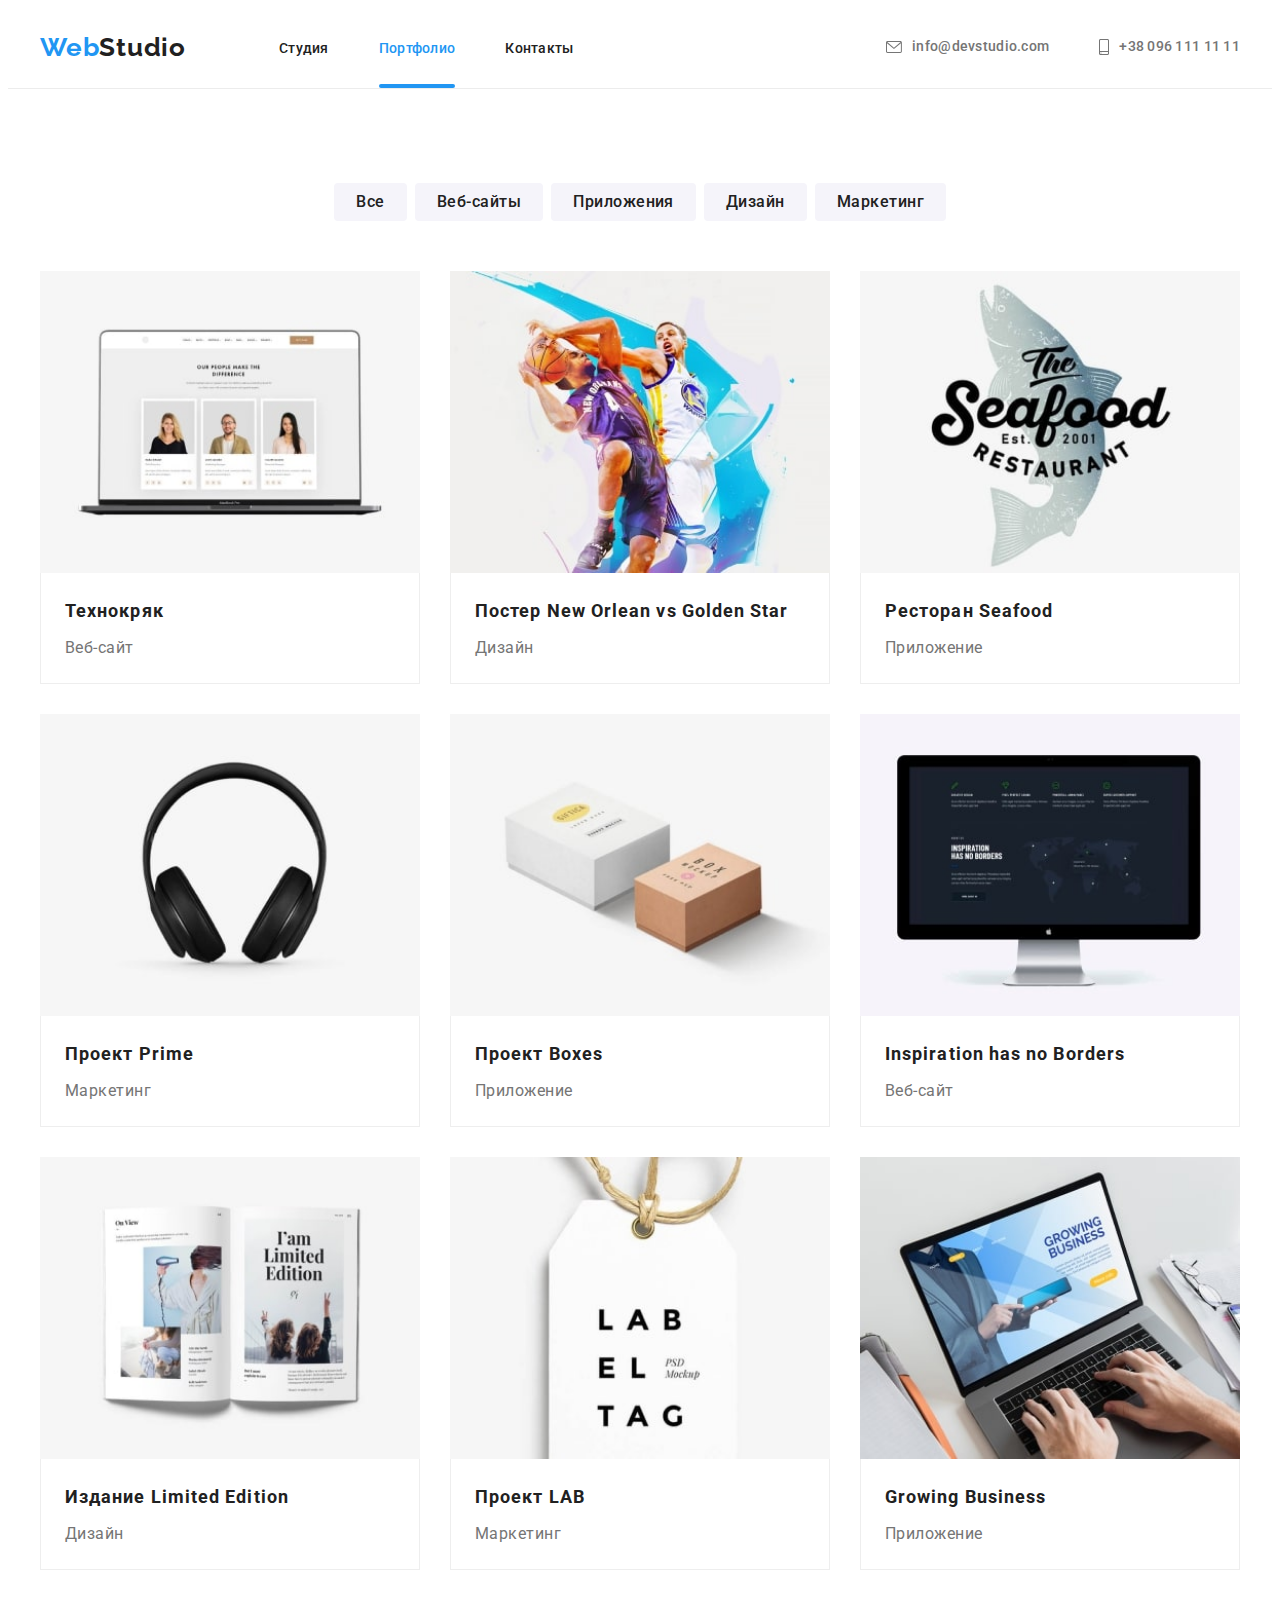
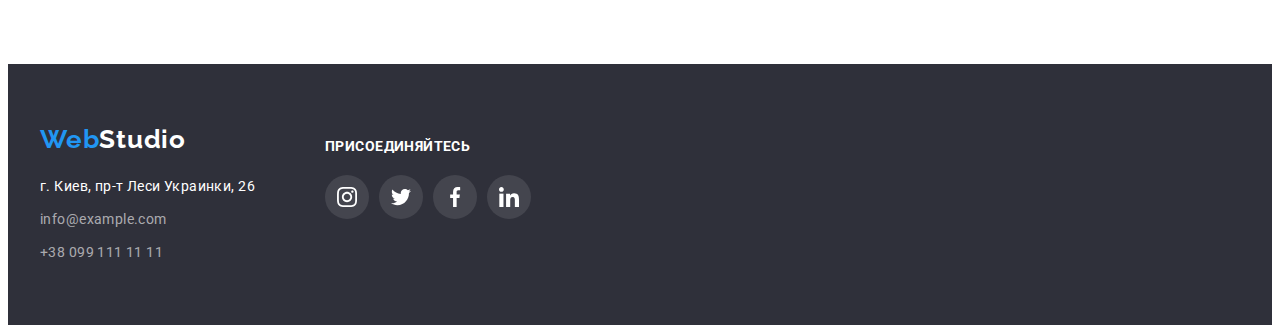
==== porfolio.html @ 816fb8e2 "1" ====
<!DOCTYPE html>
<html lang="ru">
<head>
    <meta charset="UTF-8">
    <meta http-equiv="X-UA-Compatible" content="IE=edge">
    <meta name="viewport" content="width=device-width, initial-scale=1.0">
    <title>Portfolio</title>
    <link rel="preconnect" href="https://fonts.googleapis.com">
    <link rel="preconnect" href="https://fonts.gstatic.com" crossorigin>
    <link href="https://fonts.googleapis.com/css2?family=Raleway:wght@700&family=Roboto:wght@400;500;700;900&display=swap" rel="stylesheet">
    <link rel="stylesheet" href="https://cdnjs.cloudflare.com/ajax/libs/modern-normalize/1.1.0/modern-normalize.min.css" integrity="sha512-wpPYUAdjBVSE4KJnH1VR1HeZfpl1ub8YT/NKx4PuQ5NmX2tKuGu6U/JRp5y+Y8XG2tV+wKQpNHVUX03MfMFn9Q==" crossorigin="anonymous" referrerpolicy="no-referrer" />
    <link rel="stylesheet" href="./css/styles.css">
</head>
<body>
    <header class="header portfolio">
        <div class="container">
            <nav class="header-nav">
                <a href="./index.html" lang="en" class="header-logo link"><span class="logo-blue">Web</span>Studio</a>
                <ul class="header-list list">
                    <li class="header-item">
                        <a href="./index.html" class="header-link link">Студия</a>
                    </li>
                    <li class="header-item">
                        <a href="./porfolio.html" class="header-link carrent link">Портфолио</a>
                    </li>
                    <li class="header-item">
                        <a href="" class="header-link link">Контакты</a>
                    </li>
                </ul>
            </nav>
            <ul class="header-contac list">
                <li class="header-item">
                    <a href="mailto:info@devstudio.com" class="header-contact-link mail link">
                        <svg class="contact-icon" width="16" height="12">
                            <use href="./img/sprite.svg#icon-mail"></use>
                        </svg>info@devstudio.com
                    </a>
                </li>
                <li class="header-item">
                    <a href="tel:+380961111111" class="header-contact-link tel link">
                        <svg class="contact-icon" width="10" height="16">
                            <use href="./img/sprite.svg#icon-tel"></use>
                        </svg>+38 096 111 11 11
                    </a>
                </li>
            </ul>
        </div>
    </header>
    <main>
        <section class="hero-porfolio">
            <h1 class="visually-hidden">Портфоліо</h1>
            <div class="container">
                <ul class="hero-list-porfolio list">
                    <li class="hero-item-porfolio">
                        <button type="button" class="hero-btn-porfolio button">Все</button>
                    </li>
                    <li class="hero-item-porfolio">
                        <button type="button" class="hero-btn-porfolio button">Веб-сайты</button>
                    </li>
                    <li class="hero-item-porfolio">
                        <button type="button" class="hero-btn-porfolio button">Приложения</button>
                    </li>
                    <li class="hero-item-porfolio">
                        <button type="button" class="hero-btn-porfolio button">Дизайн</button>
                    </li>
                    <li class="hero-item-porfolio">
                        <button type="button" class="hero-btn-porfolio button">Маркетинг</button>
                    </li>
                </ul>
                <ul class="component-list-porfolio list">
                    <li class="component-item-porfolio">
                        <a href="" class="component-item-link link">
                            <div class="component-item-wrap">
                                <img src="./img/portfolio1.jpg" alt="logo1" width="100%" height="294">
                                <p class="compoennt-wrap-text">
                                    Ресурс предлагает комплексные предложения с разным уровнем функционала и сервисов.
                                    Все это позволит посетителю получить исчерпывающие сведения о компании или частном лице.
                                </p>
                            </div>
                            <div class="component-part">
                                <h2 class="component-subtitle-porfolio">Технокряк</h2>
                                <p class="component-text-porfolio">Веб-сайт</p>
                            </div>
                        </a>
                    </li>
                    <li class="component-item-porfolio">
                        <a href="" class="component-item-link link">
                            <div class="component-item-wrap">
                                <img src="./img/portfolio2.jpg" alt="logo2" width="100%" height="294">
                                <p class="compoennt-wrap-text">
                                    Ресурс предлагает комплексные предложения с разным уровнем функционала и сервисов.
                                    Все это позволит посетителю получить исчерпывающие сведения о компании или частном лице.
                                </p>
                            </div>
                            <div class="component-part">
                                <h2 lang="en" class="component-subtitle-porfolio">Постер New Orlean vs Golden Star</h2>
                                <p class="component-text-porfolio">Дизайн</p>
                            </div>
                        </a>
                    </li>
                    <li class="component-item-porfolio">
                        <a href="" class="component-item-link link">
                            <div class="component-item-wrap">
                                <img src="./img/portfolio3.jpg" alt="logo3" width="100%" height="294">
                                <p class="compoennt-wrap-text">
                                    Ресурс предлагает комплексные предложения с разным уровнем функционала и сервисов.
                                    Все это позволит посетителю получить исчерпывающие сведения о компании или частном лице.
                                </p>
                            </div>
                            <div class="component-part">
                                <h2 lang="en" class="component-subtitle-porfolio">Ресторан Seafood</h2>
                                <p class="component-text-porfolio">Приложение</p>
                            </div>
                        </a>
                    </li>
                    <li class="component-item-porfolio">
                        <a href="" class="component-item-link link">
                            <div class="component-item-wrap">
                                <img src="./img/portfolio4.jpg" alt="logo4" width="100%" height="294">
                                <p class="compoennt-wrap-text">
                                    Ресурс предлагает комплексные предложения с разным уровнем функционала и сервисов.
                                    Все это позволит посетителю получить исчерпывающие сведения о компании или частном лице.
                                </p>
                            </div>
                            <div class="component-part">
                                <h2 lang="en" class="component-subtitle-porfolio">Проект Prime</h2>
                                <p class="component-text-porfolio">Маркетинг</p>
                            </div>
                        </a>
                    </li>
                    <li class="component-item-porfolio">
                        <a href="" class="component-item-link link">
                            <div class="component-item-wrap">
                                <img src="./img/portfolio5.jpg" alt="logo5" width="100%" height="294">
                                <p class="compoennt-wrap-text">
                                    Ресурс предлагает комплексные предложения с разным уровнем функционала и сервисов.
                                    Все это позволит посетителю получить исчерпывающие сведения о компании или частном лице.
                                </p>
                            </div>
                            <div class="component-part">
                                <h2 lang="en" class="component-subtitle-porfolio">Проект Boxes</h2>
                                <p class="component-text-porfolio">Приложение</p>
                            </div>
                        </a>
                    </li>
                    <li class="component-item-porfolio">
                        <a href="" class="component-item-link link">
                            <div class="component-item-wrap">
                                <img src="./img/portfolio6.jpg" alt="logo6" width="100%" height="294">
                                <p class="compoennt-wrap-text">
                                    Ресурс предлагает комплексные предложения с разным уровнем функционала и сервисов.
                                    Все это позволит посетителю получить исчерпывающие сведения о компании или частном лице.
                                </p>
                            </div>
                            <div class="component-part">
                                <h2 lang="en" class="component-subtitle-porfolio">Inspiration has no Borders</h2>
                                <p class="component-text-porfolio">Веб-сайт</p>
                            </div>
                        </a>
                    </li>
                    <li class="component-item-porfolio">
                        <a href="" class="component-item-link link">
                            <div class="component-item-wrap">
                                <img src="./img/portfolio7.jpg" alt="logo7" width="100%" height="294">
                                <p class="compoennt-wrap-text">
                                    Ресурс предлагает комплексные предложения с разным уровнем функционала и сервисов.
                                    Все это позволит посетителю получить исчерпывающие сведения о компании или частном лице.
                                </p>
                            </div>
                            <div class="component-part">
                                <h2 lang="en" class="component-subtitle-porfolio">Издание Limited Edition</h2>
                                <p class="component-text-porfolio">Дизайн</p>
                            </div>
                        </a>
                    </li>
                    <li class="component-item-porfolio">
                        <a href="" class="component-item-link link">
                            <div class="component-item-wrap">
                                <img src="./img/portfolio8.jpg" alt="logo8" width="100%" height="294">
                                <p class="compoennt-wrap-text">
                                    Ресурс предлагает комплексные предложения с разным уровнем функционала и сервисов.
                                    Все это позволит посетителю получить исчерпывающие сведения о компании или частном лице.
                                </p>
                            </div>
                            <div class="component-part">
                                <h2 lang="en" class="component-subtitle-porfolio">Проект LAB</h2>
                                <p class="component-text-porfolio">Маркетинг</p>
                            </div>
                        </a>
                    </li>
                    <li class="component-item-porfolio">
                        <a href="" class="component-item-link link">
                            <div class="component-item-wrap">
                                <img src="./img/portfolio9.jpg" alt="logo9" width="100%" height="294">
                                <p class="compoennt-wrap-text">
                                    Ресурс предлагает комплексные предложения с разным уровнем функционала и сервисов.
                                    Все это позволит посетителю получить исчерпывающие сведения о компании или частном лице.
                                </p>
                            </div>
                            <div class="component-part">
                                <h2 lang="en" class="component-subtitle-porfolio">Growing Business</h2>
                                <p class="component-text-porfolio">Приложение</p>
                            </div>
                        </a>
                    </li>
                </ul>
            </div>
        </section>
    </main>
    <footer class="footer">
        <div class="container all">
            <div class="footer-about">
            <a href="./index.html" lang="en" class="footer-logo link"><span class="logo-blue">Web</span>Studio</a>
            <address class="footer-contact">
                <ul class="footer-list list">
                    <li class="footer-item"><a href="https://goo.gl/maps/yEvGbfJX8SfxPYc27" target="_blank" rel="noopener noindex nofollow" class="footer-address link">г. Киев, пр-т Леси Украинки, 26</a></li>
                    <li class="footer-item"><a href="mailto:info@example.com" class="footer-link link">info@example.com</a></li>
                    <li class="footer-item"><a href="tel:+380991111111" class="footer-link link">+38 099 111 11 11</a></li>
                </ul>
            </address>
            </div>
            <div class="footer-join">
                <h2 class="footer-join-title">Присоединяйтесь</h2>
                <ul class="footer-join-list list">
                    <li class="footer-join-item">
                        <a href="" class="footer-join-link link">
                            <svg class="footer-join-icon" width="20" height="20">
                                <use href="./img/sprite.svg#icon-instagram"></use>
                            </svg>
                        </a>
                    </li>
                    <li class="footer-join-item">
                        <a href="" class="footer-join-link link">
                            <svg class="footer-join-icon" width="20" height="20">
                                <use href="./img/sprite.svg#icon-twitter"></use>
                            </svg>
                        </a>
                    </li>
                    <li class="footer-join-item">
                        <a href="" class="footer-join-link link">
                            <svg class="footer-join-icon" width="20" height="20">
                                <use href="./img/sprite.svg#icon-facebook"></use>
                            </svg>
                        </a>
                    </li>
                    <li class="footer-join-item">
                        <a href="" class="footer-join-link link">
                            <svg class="footer-join-icon" width="20" height="20">
                                <use href="./img/sprite.svg#icon-linkedin"></use>
                            </svg>
                        </a>
                    </li>
                </ul>
            </div>
        </div>
    </footer>
</body>
</html>
---- css/styles.css ----
:root{
    --main-title-color: #ffffff;
    --second-title-color: #212121;
    --accent-color: #2196F3;
    --main-text-color: #757575;
    --default-btn-color: #F5F4FA;
    --main-background-color: #2F303A;
    --second-background-color: #F5F4FA;
    --third-background-color: #ffffff;
    --main-svg-color: #AFB1B8;
    --second-svg-color: #ffffff;
    --timing--function: cubic-bezier(0.4, 0, 0.2, 1);
}

p, h1, h2, h3, h4, h5, h6{
    margin: 0;
}

img {
    display: block;
    width: 100%;
    height: auto;
}

button{
    border: 0;
}

.container{
    width: 1200px;
    padding-left: 15px;
    padding-right: 15px;
    margin: 0 auto;
    /* border: 1px solid tomato; */
}

body{
    font-family: 'Roboto', sans-serif;
    background-color: var(--main-title-color);
}

.link{
    text-decoration: none;
    font-style: normal;
}

.list{
    list-style: none;
    margin: 0;
    padding-left: 0;
}

.logo-blue{
    font-family: 'Raleway', sans-serif;
    font-weight: 700;
    font-size: 26px;
    line-height: 1.19;
    letter-spacing: 0.03em;
    color: var(--accent-color);
}

.header-link.carrent{
    font-weight: 500;
    font-size: 14px;
    line-height: 1.14;
    letter-spacing: 0.02em;
    color: var(--accent-color);
}

.visually-hidden{
    position: absolute;
    white-space: nowrap;
    width: 1px;
    height: 1px;
    overflow: hidden;
    border: 0;
    padding: 0;
    clip: rect(0 0 0 0);
    clip-path: inset(50%);
    margin: -1px;
}

/* --------------------------------------------------HEADER-------------------------------------- */

.header{
    padding-top: 24px;
    padding-bottom: 25px;
}

.header .container{
    display: flex;
    align-items: center;
}

.header-nav{
    display: flex;
    align-items: center;
}

.header-logo{
    font-family: 'Raleway', sans-serif;
    font-weight: 700;
    font-size: 26px;
    line-height: 1.19;
    letter-spacing: 0.03em;
    color: var(--second-title-color);
}

.header-list{
    display: flex;
    margin-left: 93px;
    align-items: center;
}

.header-list .header-item + .header-item{
    margin-left: 50px;
}

.header-link{
    position: relative;
    padding-top: 32px;
    padding-bottom: 32px;

    transition: color 250ms var(--timing--function);

    font-weight: 500;
    font-size: 14px;
    line-height: 1.14;
    letter-spacing: 0.02em;
    color: var(--second-title-color);
}

.header-link:hover,
.header-link:focus{
    color: var(--accent-color);
    cursor: pointer;
}

.header-link.carrent::after{
    content: '';
    display: block;
    width: 100%;
    height: 4px;
    position: absolute;
    bottom: 0;
    left: 0;

    background: var(--accent-color);
    border-radius: 2px;
}

.header-contac{
    display: flex;
    margin-left: auto;
}

.header-contac .header-item + .header-item{
    margin-left: 50px;
}

.header-contact-link{
    transition: 
        color 250ms var(--timing--function), 
        fill 250ms var(--timing--function);

    font-weight: 500;
    font-size: 14px;
    line-height: 1.14;
    letter-spacing: 0.02em;
    color: var(--main-text-color);
    fill: var(--main-text-color);

}

.header-contact-link:hover,
.header-contact-link:focus{
    color: var(--accent-color);
    cursor: pointer;
    fill: var(--accent-color);
}

.contact-icon{
    margin-right: 10px;
}

.header-contact-link{
    display: flex;
    align-items: center;
}


/* ---------------------------------------------------------------------------------------------- */
/* --------------------------------------------------INDEX.HTML-------------------------------------- */
/* ---------------------------------------------------------------------------------------------- */

/* --------------------------------------------------HERO-------------------------------------- */

.hero{
    max-width: 1600px;
    max-height: 600px;
    margin: 0 auto;
    text-align: center;
    padding-top: 200px;
    padding-bottom: 200px;
    background-color: var(--main-background-color);
    background-image: 
    linear-gradient(
        rgba(47, 48, 58, 0.4), 
        rgba(47, 48, 58, 0.4)),
    url(../img/bgi.jpg);
    background-repeat: no-repeat;
    background-position: center;
    background-size: cover;
}


.hero-title{
    margin-bottom: 30px;

    font-weight: 900;
    font-size: 44px;
    line-height: 1.36;
    letter-spacing: 0.06em;
    text-transform: uppercase;
    color: var(--main-title-color);
}

.hero-btn{
    min-width: 200px;
    height: 50px;
    padding: 10px 32px;
    background: var(--accent-color);
    box-shadow: 0px 4px 4px rgba(0, 0, 0, 0.15);
    border-radius: 4px;
    
    font-family: inherit;
    font-weight: 700;
    font-size: 16px;
    line-height: 1.88;
    align-items: center;
    text-align: center;
    letter-spacing: 0.06em;
    color: var(--main-title-color);
}


.hero-btn:hover,
.hero-btn:focus{
    cursor: pointer;
}

/* --------------------------------------------------BENEFITS-------------------------------------- */

.benefits{
    padding-top: 94px;
    padding-bottom: 94px;
}

.benefits-list{
    display: flex;
}

.benefits-item + .benefits-item{
    margin-left: 30px;
}

.benefits-item::before{
    content: '';
    display: block;
    height: 120px;
    margin-bottom: 30px;
    background-color: var(--second-background-color);
    background-repeat: no-repeat;
    background-position: center;
}

.benefits-item:nth-child(1)::before{
    background-image: url(../img/antenna.svg);
}

.benefits-item:nth-child(2)::before{
    background-image: url(../img/clock.svg);
}

.benefits-item:nth-child(3)::before{
    background-image: url(../img/diagram.svg);
}

.benefits-item:nth-child(4)::before{
    background-image: url(../img/astronaut.svg);
}

.benefits-subtitle{
    min-width: 270px;

    margin-bottom: 10px;

    font-weight: 700;
    font-size: 14px;
    line-height: 1.14;
    letter-spacing: 0.03em;
    text-transform: uppercase;
    color: var(--second-title-color);
}

.benefits-text{
    min-width: 270px;

    font-weight: 400;
    font-size: 14px;
    line-height: 1.71;
    letter-spacing: 0.03em;
    color: var(--main-text-color);
}

/* --------------------------------------------------DOING-------------------------------------- */

.doing{
    padding-bottom: 94px;
}

.doing-title{
    margin-bottom: 50px;

    font-weight: 700;
    font-size: 36px;
    line-height: 1.17;
    text-align: center;
    letter-spacing: 0.03em;
    color: var(--second-title-color);
}

.doing-list{
    display: flex;

}

.doing-item{
    position: relative;
}

.doing-list .doing-item + .doing-item{
    margin-left: 30px;
}

.doing-subtitle{
    position: absolute;
    bottom: 0;
    left: 0;
    
    display: block;
    width: 100%;
    padding-top: 27px;
    padding-bottom: 27px;
    background-color: rgba(47, 48, 58, 0.8);

    font-weight: 700;
    font-size: 14px;
    line-height: 1.14;
    text-align: center;
    letter-spacing: 0.03em;
    text-transform: uppercase;
    color: var(--main-title-color);
    }

/* --------------------------------------------------TEAM-------------------------------------- */

.team{
    padding-top: 94px;
    padding-bottom: 94px;
    background-color: var(--second-background-color);
}

.team-list{
    display: flex;
}

.team-list .team-item + .team-item{
    margin-left: 30px;
}

.team-item > .member{
    padding-top: 30px;
    padding-bottom: 30px;

    background-color: var(--third-background-color);
    box-shadow: 0px 1px 3px rgba(0, 0, 0, 0.12), 0px 1px 1px rgba(0, 0, 0, 0.14), 0px 2px 1px rgba(0, 0, 0, 0.2);
    border-radius: 0px 0px 4px 4px;    
}

.team-title{
    margin-bottom: 50px;

    font-weight: 700;
    font-size: 36px;
    line-height: 1.17;
    text-align: center;
    letter-spacing: 0.03em;
    color: var(--second-title-color);
}

.team-subtitle{
    margin-bottom: 10px;

    font-weight: 500;
    font-size: 16px;
    line-height: 1.19;
    text-align: center;
    letter-spacing: 0.03em;
    color: var(--second-title-color);
}

.team-text{
    margin-bottom: 16px;

    font-weight: 400;
    font-size: 16px;
    line-height: 1.19;
    text-align: center;
    letter-spacing: 0.03em;
    color: var(--main-text-color);
}

.team-soc-list{
    display: flex;
    justify-content: center;
}

.team-soc-link{
    display: flex;
    width: 44px;
    height: 44px;

    transition: 
        color 250ms var(--timing--function),
        background-color 250ms var(--timing--function);

    background-color: var(--third-background-color);
    border-radius: 50%;
    justify-content: center;
    align-items: center;
    color: var(--main-svg-color)
}

.team-soc-icon{
    fill: currentColor;
}

.team-soc-link:hover,
.team-soc-link:focus{
    background-color: var(--accent-color);
    color: var(--second-svg-color);
}

.team-soc-item + .team-soc-item{
    margin-left: 10px;
}

/* --------------------------------------------------CUSTOMERS-------------------------------------- */

.customers{
    padding-top: 94px;
    padding-bottom: 94px;
}

.customers-title{
    margin-bottom: 50px;

    font-weight: 700;
    font-size: 36px;
    line-height: 1.17;
    text-align: center;
    letter-spacing: 0.03em;
    color: var(--second-title-color);
}

.customers-list{
    display: flex;
    justify-content: center;
}


.customers-link{
    display: flex;
    width: 170px;
    height: 92px;

    transition: 
        color 250ms var(--timing--function),
        border 250ms var(--timing--function);

    background-color: var(--third-background-color);
    justify-content: center;
    align-items: center;
    border: 1px solid var(--main-svg-color);
    border-radius: 4px;
    color: var(--main-svg-color);
}

.customers-icon{
    fill: currentColor;
}

.customers-link:hover,
.customers-link:focus{
    border: 1px solid var(--accent-color);
    color: var(--accent-color);
}

.customers-item + .customers-item{
    margin-left: 30px;
}

/* ---------------------------------------------------------------------------------------------- */
/* --------------------------------------------------PORTFOLIO.HTML-------------------------------------- */
/* ---------------------------------------------------------------------------------------------- */

.header.portfolio{
    border-bottom: 1px solid #ECECEC;
}

/* --------------------------------------------------MAIN-PORTFOLIO-------------------------------------- */

.hero-porfolio{
    padding-top: 94px;
    padding-bottom: 94px;
}

.hero-list-porfolio{
    display: flex;
    justify-content: center;
    
    margin-bottom: 50px;
}

.hero-list-porfolio .hero-item-porfolio + .hero-item-porfolio{
    margin-left: 8px;
}

.hero-btn-porfolio{
    min-width: 73px;

    padding: 6px 22px;
    background: var(--second-background-color);

    transition: 
        color 250ms var(--timing--function),
        background-color 250ms var(--timing--function),
        box-shadow 250ms var(--timing--function);

    border-radius: 4px;
    font-family: inherit;
    font-style: normal;
    font-weight: 500;
    font-size: 16px;
    line-height: 1.63;
    text-align: center;
    letter-spacing: 0.03em;
    color: var(--second-title-color);
}

.hero-btn-porfolio:hover,
.hero-btn-porfolio:focus{
    background: var(--accent-color);
    color: var(--main-title-color);
    cursor: pointer;
    box-shadow: 
    0px 3px 1px rgba(0, 0, 0, 0.1), 
    0px 1px 2px rgba(0, 0, 0, 0.08), 
    0px 2px 2px rgba(0, 0, 0, 0.12);
}

.component-list-porfolio{
    display: flex;
    flex-wrap: wrap;
}

.component-item-porfolio{
    width: calc((100% - 60px) / 3);
    margin-right: 30px;
    margin-bottom: 30px;

    background: var(--main-title-color);
}

.component-item-porfolio:nth-child(3n){
    margin-right: 0;
}

.component-item-porfolio:nth-last-child(-n+3){
    margin-bottom: 0;
}

.component-item-link{
    display: block;

    transition: box-shadow 250ms var(--timing--function);
}

.component-item-link:hover,
.component-item-link:focus{
    box-shadow: 
    0px 1px 1px rgba(0, 0, 0, 0.12), 
    0px 4px 4px rgba(0, 0, 0, 0.06), 
    1px 4px 6px rgba(0, 0, 0, 0.16);
}

.component-item-wrap{
    position: relative;
    overflow: hidden;
}

.compoennt-wrap-text{
    position: absolute;
    top: 0;
    left: 0;

    width: 100%;
    height: 100%;
    padding: 63px 24px;
    transform: translateY(101%);
    transition: transform 300ms var(--timing--function);


    background-color: rgba(33, 150, 243, 0.9);
    font-weight: 400;
    font-size: 18px;
    line-height: 1.56;
    letter-spacing: 0.03em;
    color: var(--main-title-color);
}

.component-item-link:hover .compoennt-wrap-text{
    transform: translateY(0%);
}

.component-part{
    border: 1px solid #EEEEEE;
    border-top: 0;

    padding: 20px 24px;
}

.component-subtitle-porfolio{
    min-width: 300px;

    margin-bottom: 4px;

    font-weight: 700;
    font-size: 18px;
    line-height: 2;
    letter-spacing: 0.06em;
    color: var(--second-title-color);
}

.component-text-porfolio{
    min-width: 300px;

    font-weight: 400;
    font-size: 16px;
    line-height: 1.88;
    letter-spacing: 0.03em;
    color: var(--main-text-color);
}

/* --------------------------------------------------FOOTER-------------------------------------- */

.footer{
    padding-top: 60px;
    padding-bottom: 60px;

    background: var(--main-background-color);
}   

.container.all{
    display: flex;
}

.footer-about{
    margin-right: 70px;
}

.footer-logo{
    display: block;

    margin-bottom: 20px;

    font-family: 'Raleway', sans-serif;
    font-weight: 700;
    font-size: 26px;
    line-height: 1.19;
    letter-spacing: 0.03em;
    color: var(--main-title-color);
}

.footer-item{
    margin-bottom: 9px;
}

.footer-item:last-child{
    margin-bottom: 0;
}

.footer-address{
    display: block;

    font-weight: 400;
    font-size: 14px;
    line-height: 1.71;
    letter-spacing: 0.03em;
    color: var(--main-title-color);
}

.footer-link{
    display: block;

    transition: color 250ms var(--timing--function);

    font-weight: 400;
    font-size: 14px;
    line-height: 1.71;
    letter-spacing: 0.03em;
    color: rgba(255, 255, 255, 0.6);
}

.footer-link:hover,
.footer-link:focus{
    color: var(--accent-color);
    cursor: pointer;
}

.footer-join{
    width: 206px;
    height: 80px;
    margin-top: 15px;
}

.footer-join-title{
    margin-bottom: 20px;

    font-weight: 700;
    font-size: 14px;
    line-height: 1.14;
    letter-spacing: 0.03em;
    text-transform: uppercase;
    color: var(--main-title-color);
}

.footer-join-list{
    display: flex;
}

.footer-join-link{
    display: flex;
    width: 44px;
    height: 44px;

    transition: background-color 250ms var(--timing--function);

    background-color: rgba(255, 255, 255, 10%);
    border-radius: 50%;
    justify-content: center;
    align-items: center;
    fill: var(--main-title-color);
}

.footer-join-link:hover,
.footer-join-link:focus{
    background-color: var(--accent-color);
}

.footer-join-item + .footer-join-item{
    margin-left: 10px;
}

.backdrop{
    position: fixed;
    top: 0;
    left: 0;
    background-color: rgba(0, 0, 0, 0.2);
    width: 100%;
    height: 100%;

    transition: 
    opacity 250ms var(--timing--function),
    visibility 250ms var(--timing--function);
}

.modal{
    width: 528px;
    height: 581px;

    position: absolute;
    top: 50%;
    left: 50%;
    transform: translateX(-50%) translateY(-50%);

    border-radius: 4px;
    background-color: var(--third-background-color);
    filter: drop-shadow(0px 4px 4px rgba(0, 0, 0, 0.25));
}

.modal-close-btn{
    width: 30px;
    height: 30px;

    display: flex;
    justify-content: center;
    align-items: center;
    position: absolute;
    top: 8px;
    right: 8px;

    border-radius: 50%;
    background: #FFFFFF;
    border: 1px solid rgba(0, 0, 0, 0.1);
}

.modal-close-btn:hover,
.modal-close-btn:active{
    cursor: pointer;
}

.is-hidden{
    opacity: 0;
    pointer-events: none;
    visibility: hidden;
}
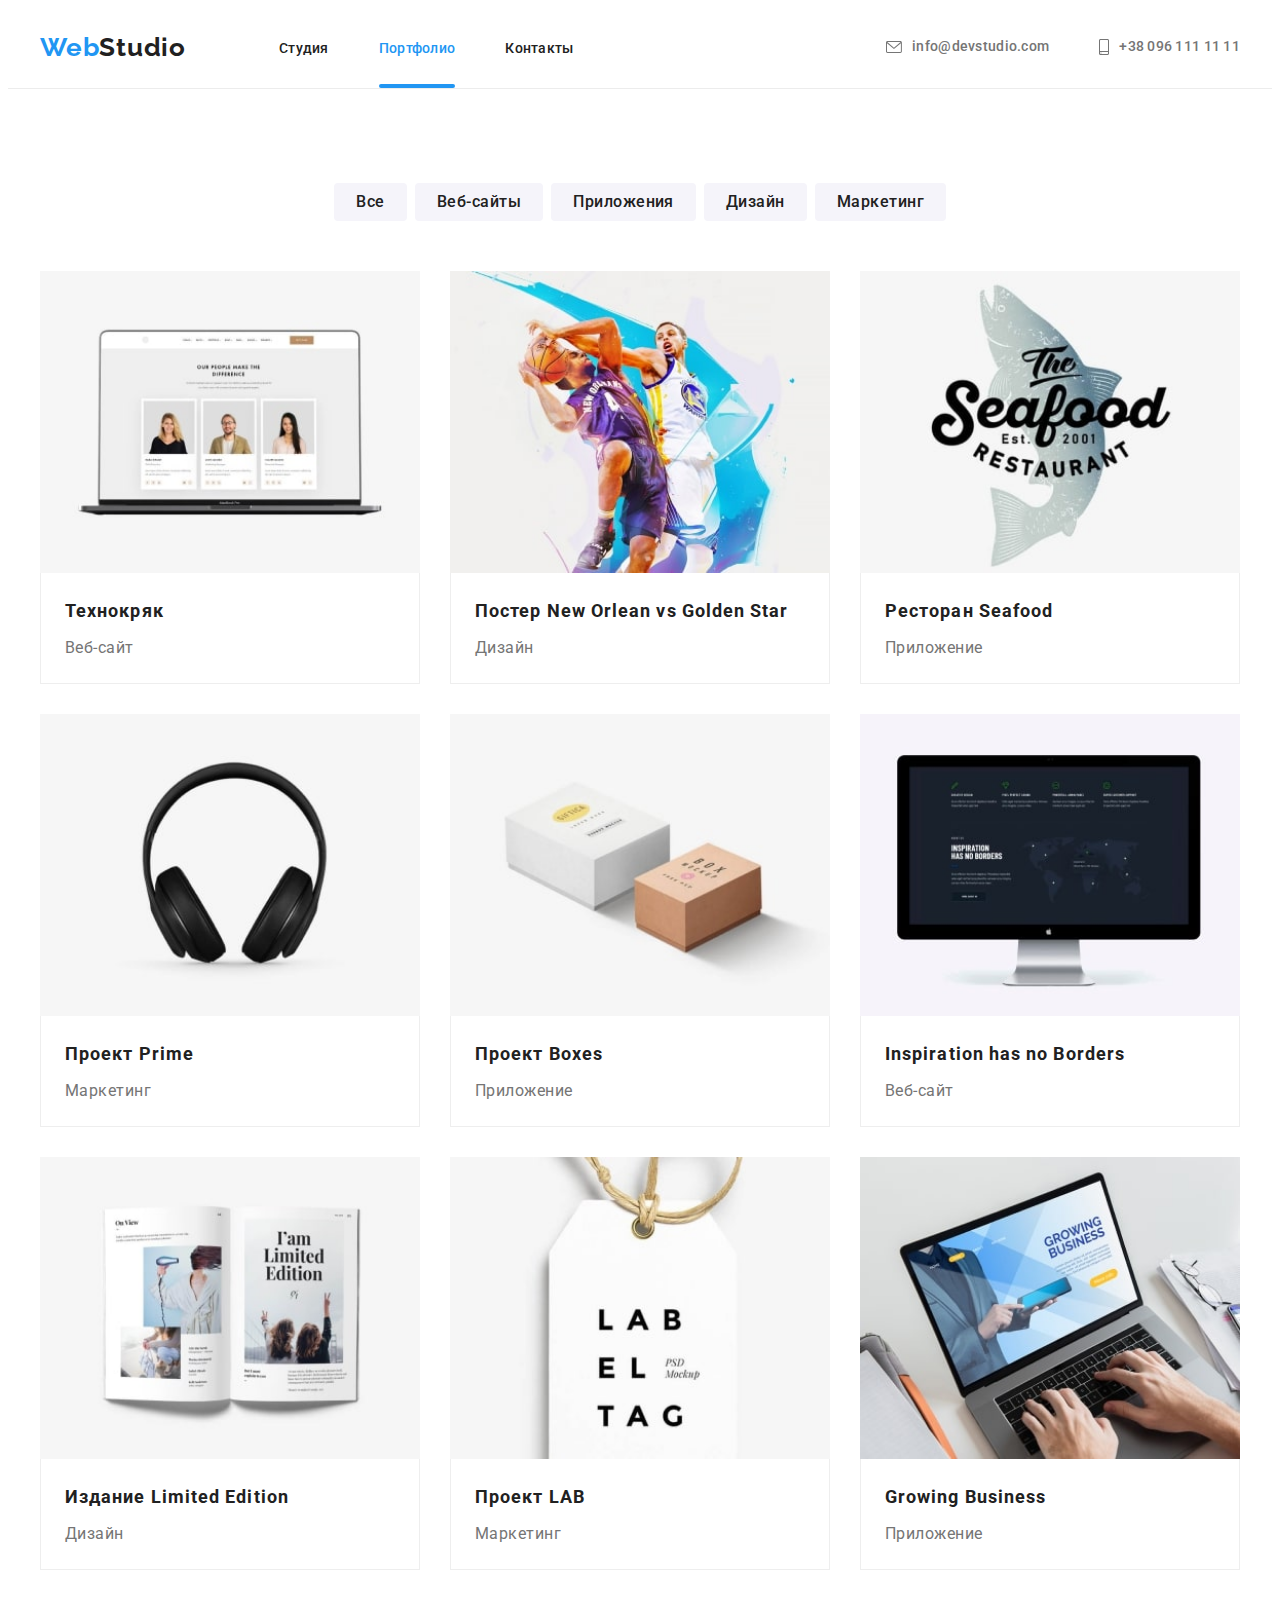
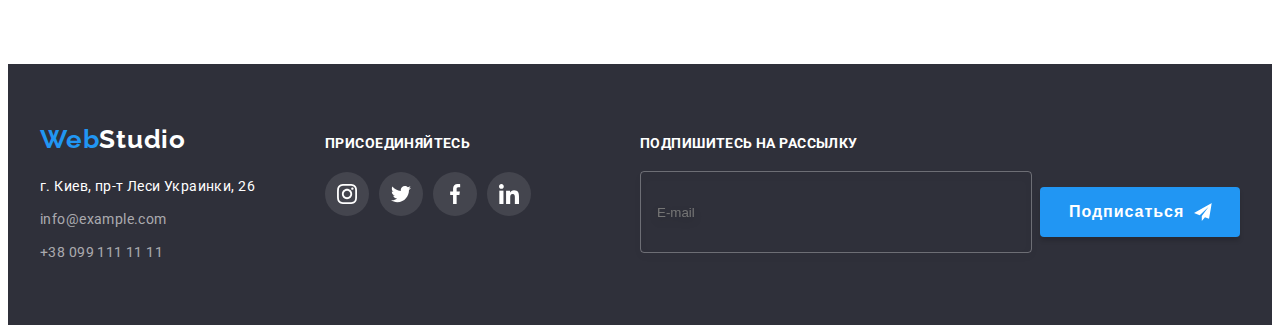
==== commit 9916d133: "1" ====
--- a/porfolio.html
+++ b/porfolio.html
@@ -252,6 +252,25 @@
                     </li>
                 </ul>
             </div>
+            <div class="footer-mailing">
+                <h2 class="mailing-title">Подпишитесь на рассылку</h2>
+                <form>
+                    <div class="mailing-wrap">
+                        <input 
+                            type="email"
+                            class="mailing-input"
+                            name="mailing-mail"
+                            id="mailing-mail"
+                            placeholder="E-mail"
+                        />
+                        <button type="submit" class="mailing-btn">Подписаться
+                            <svg class="mailing-icon" width="24" height="24">
+                                <use href="./img/sprite.svg#icon-send"></use>
+                            </svg>
+                        </button>
+                    </div>
+                </form>
+            </div>
         </div>
     </footer>
 </body>
--- a/css/styles.css
+++ b/css/styles.css
@@ -24,7 +24,9 @@
 
 button{
     border: 0;
-}
+    cursor: pointer;
+}
+
 
 .container{
     width: 1200px;
@@ -243,12 +245,6 @@
     color: var(--main-title-color);
 }
 
-
-.hero-btn:hover,
-.hero-btn:focus{
-    cursor: pointer;
-}
-
 /* --------------------------------------------------BENEFITS-------------------------------------- */
 
 .benefits{
@@ -563,7 +559,6 @@
 .hero-btn-porfolio:focus{
     background: var(--accent-color);
     color: var(--main-title-color);
-    cursor: pointer;
     box-shadow: 
     0px 3px 1px rgba(0, 0, 0, 0.1), 
     0px 1px 2px rgba(0, 0, 0, 0.08), 
@@ -674,6 +669,7 @@
 
 .container.all{
     display: flex;
+    align-items: baseline;
 }
 
 .footer-about{
@@ -729,12 +725,6 @@
     cursor: pointer;
 }
 
-.footer-join{
-    width: 206px;
-    height: 80px;
-    margin-top: 15px;
-}
-
 .footer-join-title{
     margin-bottom: 20px;
 
@@ -772,6 +762,77 @@
 .footer-join-item + .footer-join-item{
     margin-left: 10px;
 }
+
+.footer-mailing{
+    margin-left: auto;
+}
+
+.mailing-title{
+    margin-bottom: 20px;
+
+    font-weight: 700;
+    font-size: 14px;
+    line-height: 1.17;
+    letter-spacing: 0.03em;
+    text-transform: uppercase;
+    color: var(--main-title-color);
+}
+
+.mailing-wrap{
+    display: flex;
+    align-items: center;
+}
+
+.mailing-input{
+    width: 358px;
+    height: 50px;
+
+    padding: 15px 16px;
+    margin-right: 8px;
+
+    background-color: transparent;
+    outline: none;
+    border: 1px solid rgba(255, 255, 255, 0.3);
+    filter: drop-shadow(0px 4px 4px rgba(0, 0, 0, 0.15));
+    border-radius: 4px;
+
+    transition: border-color 250ms var(--timing--function);
+
+    color: var(--main-title-color);
+}
+
+.mailing-input:hover,
+.mailing-input:focus{
+    border-color: var(--accent-color);
+}
+
+.mailing-btn{
+    width: 200px;
+    height: 50px;
+
+    padding: 10px 28px 10px 29px;
+
+    display: flex;
+    align-items: center;
+    justify-content: center;
+
+    background: var(--accent-color);
+    box-shadow: 0px 4px 4px rgba(0, 0, 0, 0.15);
+    border-radius: 4px;
+
+    font-weight: 700;
+    font-size: 16px;
+    line-height: 1.88;
+    letter-spacing: 0.06em;
+    color: var(--main-title-color);
+}
+
+.mailing-icon{
+    fill: var(--second-svg-color);
+    margin-left: 10px;
+}
+
+/* --------------------------------------------------MODAL-------------------------------------- */
 
 .backdrop{
     position: fixed;
@@ -788,7 +849,8 @@
 
 .modal{
     width: 528px;
-    height: 581px;
+    min-height: 581px;
+    padding: 40px;
 
     position: absolute;
     top: 50%;
@@ -797,7 +859,10 @@
 
     border-radius: 4px;
     background-color: var(--third-background-color);
-    filter: drop-shadow(0px 4px 4px rgba(0, 0, 0, 0.25));
+    box-shadow: 
+        0px 1px 3px rgba(0, 0, 0, 0.12),
+        0px 1px 1px rgba(0, 0, 0, 0.14),
+        0px 2px 1px rgba(0, 0, 0, 0.2);
 }
 
 .modal-close-btn{
@@ -814,15 +879,193 @@
     border-radius: 50%;
     background: #FFFFFF;
     border: 1px solid rgba(0, 0, 0, 0.1);
+
+    transition: fill 250ms var(--timing--function);
 }
 
 .modal-close-btn:hover,
-.modal-close-btn:active{
-    cursor: pointer;
+.modal-close-btn:focus .modal-close-icon{
+    fill: var(--accent-color);
 }
 
 .is-hidden{
     opacity: 0;
     pointer-events: none;
     visibility: hidden;
+}
+
+.modal-title{
+    margin-bottom: 12px;
+
+    font-weight: 700;
+    font-size: 20px;
+    line-height: 23px;
+    text-align: center;
+    letter-spacing: 0.03em;
+    color: var(--second-title-color);
+}
+
+.modal-field{
+    margin-bottom: 10px;
+}
+
+.modal-lable{
+    display: flex;
+    margin-bottom: 4px;
+
+    font-weight: 400;
+    font-size: 12px;
+    line-height: 1.17;
+    letter-spacing: 0.01em;
+    color: var(--main-text-color);
+}
+
+.modal-input{
+    width: 100%;
+    height: 40px;
+    padding: 12px 16px 12px 42px;
+    outline: none;
+
+    border: 1px solid rgba(33, 33, 33, 0.2);
+    border-radius: 4px;
+
+    transition: border-color 250ms var(--timing--function);
+}
+
+.modal-input-wrap{
+    position: relative;
+}
+
+.modal-icon{
+    position: absolute;
+    left: 12px;
+    top: 50%;
+    transform: translateY(-50%);
+
+    transition: fill 250ms var(--timing--function);
+}
+
+.modal-input:hover,
+.modal-input:focus{
+    border-color: var(--accent-color);
+}
+
+.modal-input:hover + .modal-icon,
+.modal-input:focus + .modal-icon{
+    fill: var(--accent-color);
+}
+
+.modal-field.text{
+    margin-bottom: 20px;
+}
+
+.modal-text{
+    width: 100%;
+    height: 120px;
+    padding: 12px 16px;
+
+    resize: none;
+    border: 1px solid rgba(33, 33, 33, 0.2);
+    border-radius: 4px;
+    outline: none;
+
+    transition: border-color 250ms var(--timing--function);
+}
+
+.modal-text:hover,
+.modal-text:focus{
+    border-color: var(--accent-color);
+}
+
+.modal-text::placeholder{
+    font-weight: 400;
+    font-size: 12px;
+    line-height: 1.17;
+    letter-spacing: 0.01em;
+    color: rgba(117, 117, 117, 0.5);
+}
+
+.modal-field.check{
+    margin-bottom: 30px;
+}
+
+.modal-lable-check{
+    display: flex;
+    align-items: center;
+    justify-content: center;
+
+    font-weight: 400;
+    font-size: 14px;
+    line-height: 1.71;
+    letter-spacing: 0.03em;
+    color: var(--main-text-color);
+}
+
+.check-icon{
+    fill: transparent;
+    transition: fill 250ms var(--timing--function);
+}
+
+.modal-lable-check span{
+    width: 16px;
+    height: 15px;
+    margin-right: 7px;
+    border: 2px solid #212121;
+    border-radius: 3px;
+
+    display: flex;
+    align-items: center;
+    justify-content: center;
+
+    transition: 
+    background-color 250ms var(--timing--function),
+    border 250ms var(--timing--function);
+}
+
+.modal-lable-check:hover span{
+    border-color: var(--accent-color);
+}
+
+.input-check:focus + .modal-lable-check span{
+    border-color: var(--accent-color);
+}
+
+.input-check:checked + .modal-lable-check span{
+    background-color: var(--accent-color);
+    border: none;
+}
+
+.input-check:checked + .modal-lable-check .check-icon{
+    fill: #FFFFFF;
+}
+
+.policy-link{
+    text-decoration-line: underline;
+    color: var(--accent-color);
+}
+
+.modal-btn{
+    min-width: 200px;
+    height: 50px;
+    padding: 10px 55px;
+
+    display: block;
+    margin: 0 auto;
+
+    transition: background-color 250ms var(--timing--function);
+
+    background-color: var(--accent-color);
+    box-shadow: 0px 4px 4px rgba(0, 0, 0, 0.15);
+    border-radius: 4px;
+
+    font-weight: 700;
+    font-size: 16px;
+    line-height: 1.88;
+    letter-spacing: 0.06em;
+    color: var(--main-title-color);
+}
+
+.modal-btn:hover,
+.modal-btn:focus{
+    background-color:#188CE8;
 }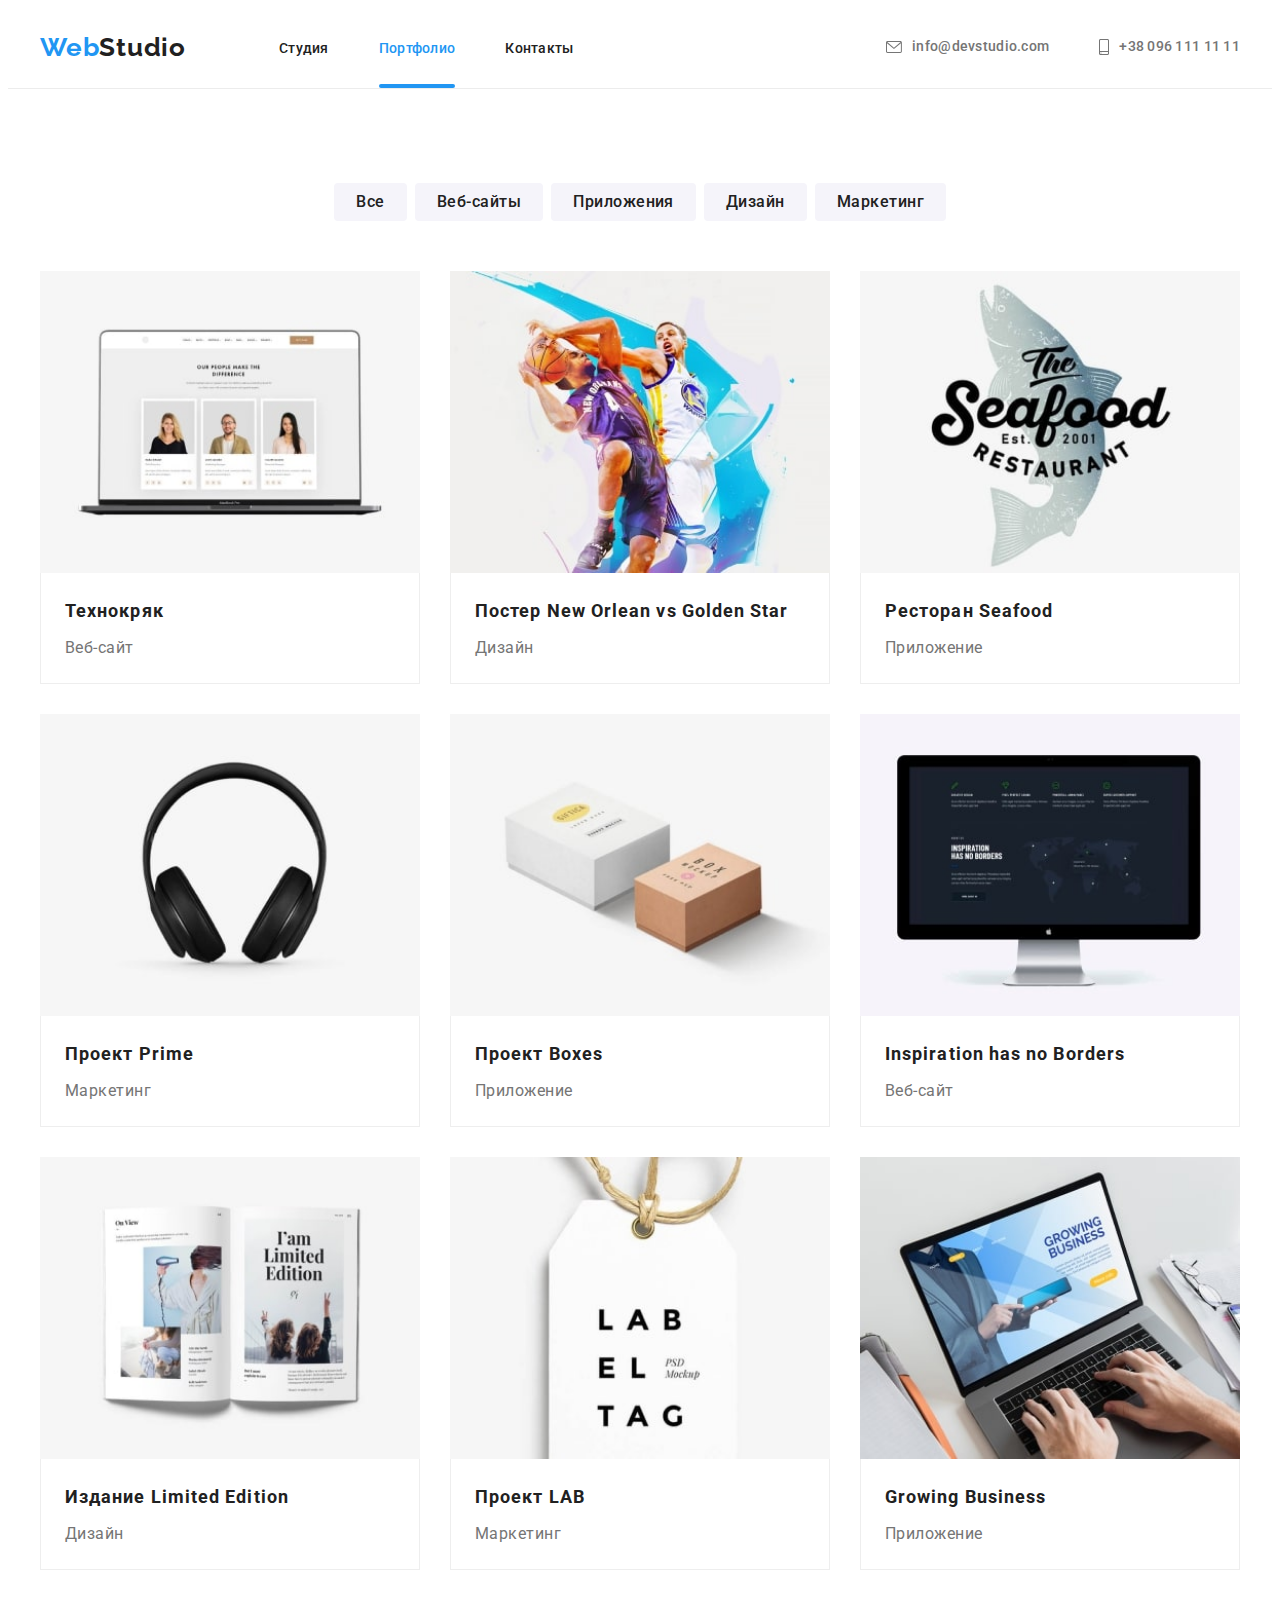
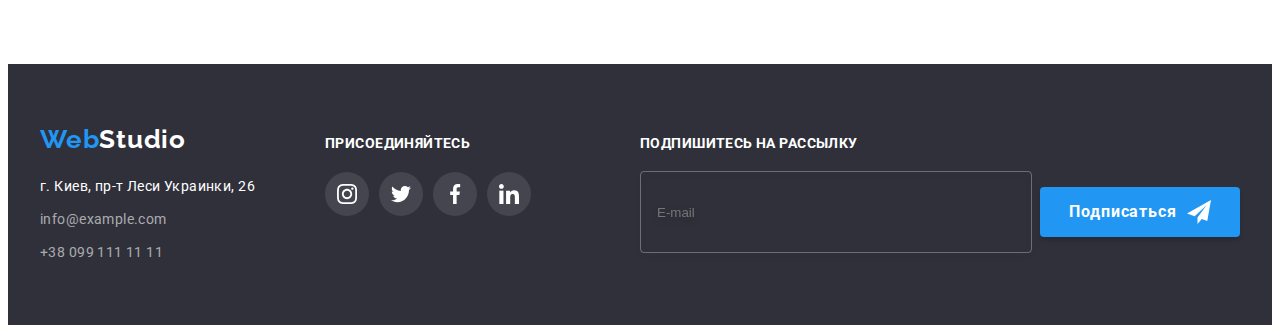
==== commit 2f0b3ebf: "ДЗ початок" ====
--- a/porfolio.html
+++ b/porfolio.html
@@ -1,277 +1,282 @@
 <!DOCTYPE html>
 <html lang="ru">
-<head>
-    <meta charset="UTF-8">
-    <meta http-equiv="X-UA-Compatible" content="IE=edge">
-    <meta name="viewport" content="width=device-width, initial-scale=1.0">
-    <title>Portfolio</title>
-    <link rel="preconnect" href="https://fonts.googleapis.com">
-    <link rel="preconnect" href="https://fonts.gstatic.com" crossorigin>
-    <link href="https://fonts.googleapis.com/css2?family=Raleway:wght@700&family=Roboto:wght@400;500;700;900&display=swap" rel="stylesheet">
-    <link rel="stylesheet" href="https://cdnjs.cloudflare.com/ajax/libs/modern-normalize/1.1.0/modern-normalize.min.css" integrity="sha512-wpPYUAdjBVSE4KJnH1VR1HeZfpl1ub8YT/NKx4PuQ5NmX2tKuGu6U/JRp5y+Y8XG2tV+wKQpNHVUX03MfMFn9Q==" crossorigin="anonymous" referrerpolicy="no-referrer" />
-    <link rel="stylesheet" href="./css/styles.css">
-</head>
-<body>
-    <header class="header portfolio">
-        <div class="container">
-            <nav class="header-nav">
-                <a href="./index.html" lang="en" class="header-logo link"><span class="logo-blue">Web</span>Studio</a>
-                <ul class="header-list list">
-                    <li class="header-item">
-                        <a href="./index.html" class="header-link link">Студия</a>
-                    </li>
-                    <li class="header-item">
-                        <a href="./porfolio.html" class="header-link carrent link">Портфолио</a>
-                    </li>
-                    <li class="header-item">
-                        <a href="" class="header-link link">Контакты</a>
-                    </li>
-                </ul>
-            </nav>
-            <ul class="header-contac list">
-                <li class="header-item">
-                    <a href="mailto:info@devstudio.com" class="header-contact-link mail link">
-                        <svg class="contact-icon" width="16" height="12">
-                            <use href="./img/sprite.svg#icon-mail"></use>
-                        </svg>info@devstudio.com
-                    </a>
-                </li>
-                <li class="header-item">
-                    <a href="tel:+380961111111" class="header-contact-link tel link">
-                        <svg class="contact-icon" width="10" height="16">
-                            <use href="./img/sprite.svg#icon-tel"></use>
-                        </svg>+38 096 111 11 11
-                    </a>
-                </li>
-            </ul>
-        </div>
-    </header>
-    <main>
-        <section class="hero-porfolio">
-            <h1 class="visually-hidden">Портфоліо</h1>
+    <head>
+        <meta charset="UTF-8">
+        <meta http-equiv="X-UA-Compatible" content="IE=edge">
+        <meta name="viewport" content="width=device-width, initial-scale=1.0">
+        <title>Portfolio</title>
+
+        <link rel="preconnect" href="https://fonts.googleapis.com">
+        <link rel="preconnect" href="https://fonts.gstatic.com" crossorigin>
+        <link href="https://fonts.googleapis.com/css2?family=Raleway:wght@700&family=Roboto:wght@400;500;700;900&display=swap" rel="stylesheet">
+        <link rel="stylesheet" href="https://cdnjs.cloudflare.com/ajax/libs/modern-normalize/1.1.0/modern-normalize.min.css" integrity="sha512-wpPYUAdjBVSE4KJnH1VR1HeZfpl1ub8YT/NKx4PuQ5NmX2tKuGu6U/JRp5y+Y8XG2tV+wKQpNHVUX03MfMFn9Q==" crossorigin="anonymous" referrerpolicy="no-referrer" />
+        <link rel="stylesheet" href="./css/portfolio.min.css">
+    </head>
+    <body>
+        <header class="header portfolio">
             <div class="container">
-                <ul class="hero-list-porfolio list">
-                    <li class="hero-item-porfolio">
-                        <button type="button" class="hero-btn-porfolio button">Все</button>
-                    </li>
-                    <li class="hero-item-porfolio">
-                        <button type="button" class="hero-btn-porfolio button">Веб-сайты</button>
-                    </li>
-                    <li class="hero-item-porfolio">
-                        <button type="button" class="hero-btn-porfolio button">Приложения</button>
-                    </li>
-                    <li class="hero-item-porfolio">
-                        <button type="button" class="hero-btn-porfolio button">Дизайн</button>
-                    </li>
-                    <li class="hero-item-porfolio">
-                        <button type="button" class="hero-btn-porfolio button">Маркетинг</button>
-                    </li>
-                </ul>
-                <ul class="component-list-porfolio list">
-                    <li class="component-item-porfolio">
-                        <a href="" class="component-item-link link">
-                            <div class="component-item-wrap">
-                                <img src="./img/portfolio1.jpg" alt="logo1" width="100%" height="294">
-                                <p class="compoennt-wrap-text">
-                                    Ресурс предлагает комплексные предложения с разным уровнем функционала и сервисов.
-                                    Все это позволит посетителю получить исчерпывающие сведения о компании или частном лице.
-                                </p>
-                            </div>
-                            <div class="component-part">
-                                <h2 class="component-subtitle-porfolio">Технокряк</h2>
-                                <p class="component-text-porfolio">Веб-сайт</p>
-                            </div>
+                <nav class="site-nav">
+                    <a href="./index.html" lang="en" class="logo header__logo link"><span class="logo--blue">Web</span>Studio</a>
+                    <ul class="menu-list list">
+                        <li class="menu-list__item">
+                            <a href="./index.html" class="menu-list__link link">Студия</a>
+                        </li>
+                        <li class="menu-list__item">
+                            <a href="./porfolio.html" class="menu-list__link carrent link">Портфолио</a>
+                        </li>
+                        <li class="menu-list__item">
+                            <a href="" class="menu-list__link link">Контакты</a>
+                        </li>
+                    </ul>
+                </nav>
+                <ul class="contact list">
+                    <li class="contact__item">
+                        <a href="mailto:info@devstudio.com" class="contact__link mail link">
+                            <svg class="contact__icon" width="16" height="12">
+                                <use href="./img/sprite.svg#icon-mail"></use>
+                            </svg>info@devstudio.com
                         </a>
                     </li>
-                    <li class="component-item-porfolio">
-                        <a href="" class="component-item-link link">
-                            <div class="component-item-wrap">
-                                <img src="./img/portfolio2.jpg" alt="logo2" width="100%" height="294">
-                                <p class="compoennt-wrap-text">
-                                    Ресурс предлагает комплексные предложения с разным уровнем функционала и сервисов.
-                                    Все это позволит посетителю получить исчерпывающие сведения о компании или частном лице.
-                                </p>
-                            </div>
-                            <div class="component-part">
-                                <h2 lang="en" class="component-subtitle-porfolio">Постер New Orlean vs Golden Star</h2>
-                                <p class="component-text-porfolio">Дизайн</p>
-                            </div>
-                        </a>
-                    </li>
-                    <li class="component-item-porfolio">
-                        <a href="" class="component-item-link link">
-                            <div class="component-item-wrap">
-                                <img src="./img/portfolio3.jpg" alt="logo3" width="100%" height="294">
-                                <p class="compoennt-wrap-text">
-                                    Ресурс предлагает комплексные предложения с разным уровнем функционала и сервисов.
-                                    Все это позволит посетителю получить исчерпывающие сведения о компании или частном лице.
-                                </p>
-                            </div>
-                            <div class="component-part">
-                                <h2 lang="en" class="component-subtitle-porfolio">Ресторан Seafood</h2>
-                                <p class="component-text-porfolio">Приложение</p>
-                            </div>
-                        </a>
-                    </li>
-                    <li class="component-item-porfolio">
-                        <a href="" class="component-item-link link">
-                            <div class="component-item-wrap">
-                                <img src="./img/portfolio4.jpg" alt="logo4" width="100%" height="294">
-                                <p class="compoennt-wrap-text">
-                                    Ресурс предлагает комплексные предложения с разным уровнем функционала и сервисов.
-                                    Все это позволит посетителю получить исчерпывающие сведения о компании или частном лице.
-                                </p>
-                            </div>
-                            <div class="component-part">
-                                <h2 lang="en" class="component-subtitle-porfolio">Проект Prime</h2>
-                                <p class="component-text-porfolio">Маркетинг</p>
-                            </div>
-                        </a>
-                    </li>
-                    <li class="component-item-porfolio">
-                        <a href="" class="component-item-link link">
-                            <div class="component-item-wrap">
-                                <img src="./img/portfolio5.jpg" alt="logo5" width="100%" height="294">
-                                <p class="compoennt-wrap-text">
-                                    Ресурс предлагает комплексные предложения с разным уровнем функционала и сервисов.
-                                    Все это позволит посетителю получить исчерпывающие сведения о компании или частном лице.
-                                </p>
-                            </div>
-                            <div class="component-part">
-                                <h2 lang="en" class="component-subtitle-porfolio">Проект Boxes</h2>
-                                <p class="component-text-porfolio">Приложение</p>
-                            </div>
-                        </a>
-                    </li>
-                    <li class="component-item-porfolio">
-                        <a href="" class="component-item-link link">
-                            <div class="component-item-wrap">
-                                <img src="./img/portfolio6.jpg" alt="logo6" width="100%" height="294">
-                                <p class="compoennt-wrap-text">
-                                    Ресурс предлагает комплексные предложения с разным уровнем функционала и сервисов.
-                                    Все это позволит посетителю получить исчерпывающие сведения о компании или частном лице.
-                                </p>
-                            </div>
-                            <div class="component-part">
-                                <h2 lang="en" class="component-subtitle-porfolio">Inspiration has no Borders</h2>
-                                <p class="component-text-porfolio">Веб-сайт</p>
-                            </div>
-                        </a>
-                    </li>
-                    <li class="component-item-porfolio">
-                        <a href="" class="component-item-link link">
-                            <div class="component-item-wrap">
-                                <img src="./img/portfolio7.jpg" alt="logo7" width="100%" height="294">
-                                <p class="compoennt-wrap-text">
-                                    Ресурс предлагает комплексные предложения с разным уровнем функционала и сервисов.
-                                    Все это позволит посетителю получить исчерпывающие сведения о компании или частном лице.
-                                </p>
-                            </div>
-                            <div class="component-part">
-                                <h2 lang="en" class="component-subtitle-porfolio">Издание Limited Edition</h2>
-                                <p class="component-text-porfolio">Дизайн</p>
-                            </div>
-                        </a>
-                    </li>
-                    <li class="component-item-porfolio">
-                        <a href="" class="component-item-link link">
-                            <div class="component-item-wrap">
-                                <img src="./img/portfolio8.jpg" alt="logo8" width="100%" height="294">
-                                <p class="compoennt-wrap-text">
-                                    Ресурс предлагает комплексные предложения с разным уровнем функционала и сервисов.
-                                    Все это позволит посетителю получить исчерпывающие сведения о компании или частном лице.
-                                </p>
-                            </div>
-                            <div class="component-part">
-                                <h2 lang="en" class="component-subtitle-porfolio">Проект LAB</h2>
-                                <p class="component-text-porfolio">Маркетинг</p>
-                            </div>
-                        </a>
-                    </li>
-                    <li class="component-item-porfolio">
-                        <a href="" class="component-item-link link">
-                            <div class="component-item-wrap">
-                                <img src="./img/portfolio9.jpg" alt="logo9" width="100%" height="294">
-                                <p class="compoennt-wrap-text">
-                                    Ресурс предлагает комплексные предложения с разным уровнем функционала и сервисов.
-                                    Все это позволит посетителю получить исчерпывающие сведения о компании или частном лице.
-                                </p>
-                            </div>
-                            <div class="component-part">
-                                <h2 lang="en" class="component-subtitle-porfolio">Growing Business</h2>
-                                <p class="component-text-porfolio">Приложение</p>
-                            </div>
+                    <li class="contact__item">
+                        <a href="tel:+380961111111" class="contact__link tel link">
+                            <svg class="contact__icon" width="10" height="16">
+                                <use href="./img/sprite.svg#icon-tel"></use>
+                            </svg>+38 096 111 11 11
                         </a>
                     </li>
                 </ul>
             </div>
-        </section>
-    </main>
-    <footer class="footer">
-        <div class="container all">
-            <div class="footer-about">
-            <a href="./index.html" lang="en" class="footer-logo link"><span class="logo-blue">Web</span>Studio</a>
-            <address class="footer-contact">
-                <ul class="footer-list list">
-                    <li class="footer-item"><a href="https://goo.gl/maps/yEvGbfJX8SfxPYc27" target="_blank" rel="noopener noindex nofollow" class="footer-address link">г. Киев, пр-т Леси Украинки, 26</a></li>
-                    <li class="footer-item"><a href="mailto:info@example.com" class="footer-link link">info@example.com</a></li>
-                    <li class="footer-item"><a href="tel:+380991111111" class="footer-link link">+38 099 111 11 11</a></li>
-                </ul>
-            </address>
+        </header>
+        <main>
+            <section class="hero-porfolio">
+                <h1 class="visually-hidden">Портфоліо</h1>
+                <div class="container">
+                    <div class="class">
+                        <ul class="class__list list">
+                            <li class="class__item">
+                                <button type="button" class="class__btn button">Все</button>
+                            </li>
+                            <li class="class__item">
+                                <button type="button" class="class__btn button">Веб-сайты</button>
+                            </li>
+                            <li class="class__item">
+                                <button type="button" class="class__btn button">Приложения</button>
+                            </li>
+                            <li class="class__item">
+                                <button type="button" class="class__btn button">Дизайн</button>
+                            </li>
+                            <li class="class__item">
+                                <button type="button" class="class__btn button">Маркетинг</button>
+                            </li>
+                        </ul>
+                    </div>
+                    <div class="component">
+                        <ul class="component__list list">
+                            <li class="component__item">
+                                <a href="" class="component__link link">
+                                    <div class="component__wrap">
+                                        <img src="./img/portfolio1.jpg" alt="logo1" width="100%" height="294">
+                                        <p class="compoennt__text">
+                                            Ресурс предлагает комплексные предложения с разным уровнем функционала и сервисов.
+                                            Все это позволит посетителю получить исчерпывающие сведения о компании или частном лице.
+                                        </p>
+                                    </div>
+                                    <div class="component__part">
+                                        <h2 class="component__subtitle">Технокряк</h2>
+                                        <p class="component__class">Веб-сайт</p>
+                                    </div>
+                                </a>
+                            </li>
+                            <li class="component__item">
+                                <a href="" class="component__link link">
+                                    <div class="component__wrap">
+                                        <img src="./img/portfolio2.jpg" alt="logo2" width="100%" height="294">
+                                        <p class="compoennt__text">
+                                            Ресурс предлагает комплексные предложения с разным уровнем функционала и сервисов.
+                                            Все это позволит посетителю получить исчерпывающие сведения о компании или частном лице.
+                                        </p>
+                                    </div>
+                                    <div class="component__part">
+                                        <h2 lang="en" class="component__subtitle">Постер New Orlean vs Golden Star</h2>
+                                        <p class="component__class">Дизайн</p>
+                                    </div>
+                                </a>
+                            </li>
+                            <li class="component__item">
+                                <a href="" class="component__link link">
+                                    <div class="component__wrap">
+                                        <img src="./img/portfolio3.jpg" alt="logo3" width="100%" height="294">
+                                        <p class="compoennt__text">
+                                            Ресурс предлагает комплексные предложения с разным уровнем функционала и сервисов.
+                                            Все это позволит посетителю получить исчерпывающие сведения о компании или частном лице.
+                                        </p>
+                                    </div>
+                                    <div class="component__part">
+                                        <h2 lang="en" class="component__subtitle">Ресторан Seafood</h2>
+                                        <p class="component__class">Приложение</p>
+                                    </div>
+                                </a>
+                            </li>
+                            <li class="component__item">
+                                <a href="" class="component__link link">
+                                    <div class="component__wrap">
+                                        <img src="./img/portfolio4.jpg" alt="logo4" width="100%" height="294">
+                                        <p class="compoennt__text">
+                                            Ресурс предлагает комплексные предложения с разным уровнем функционала и сервисов.
+                                            Все это позволит посетителю получить исчерпывающие сведения о компании или частном лице.
+                                        </p>
+                                    </div>
+                                    <div class="component__part">
+                                        <h2 lang="en" class="component__subtitle">Проект Prime</h2>
+                                        <p class="component__class">Маркетинг</p>
+                                    </div>
+                                </a>
+                            </li>
+                            <li class="component__item">
+                                <a href="" class="component__link link">
+                                    <div class="component__wrap">
+                                        <img src="./img/portfolio5.jpg" alt="logo5" width="100%" height="294">
+                                        <p class="compoennt__text">
+                                            Ресурс предлагает комплексные предложения с разным уровнем функционала и сервисов.
+                                            Все это позволит посетителю получить исчерпывающие сведения о компании или частном лице.
+                                        </p>
+                                    </div>
+                                    <div class="component__part">
+                                        <h2 lang="en" class="component__subtitle">Проект Boxes</h2>
+                                        <p class="component__class">Приложение</p>
+                                    </div>
+                                </a>
+                            </li>
+                            <li class="component__item">
+                                <a href="" class="component__link link">
+                                    <div class="component__wrap">
+                                        <img src="./img/portfolio6.jpg" alt="logo6" width="100%" height="294">
+                                        <p class="compoennt__text">
+                                            Ресурс предлагает комплексные предложения с разным уровнем функционала и сервисов.
+                                            Все это позволит посетителю получить исчерпывающие сведения о компании или частном лице.
+                                        </p>
+                                    </div>
+                                    <div class="component__part">
+                                        <h2 lang="en" class="component__subtitle">Inspiration has no Borders</h2>
+                                        <p class="component__class">Веб-сайт</p>
+                                    </div>
+                                </a>
+                            </li>
+                            <li class="component__item">
+                                <a href="" class="component__link link">
+                                    <div class="component__wrap">
+                                        <img src="./img/portfolio7.jpg" alt="logo7" width="100%" height="294">
+                                        <p class="compoennt__text">
+                                            Ресурс предлагает комплексные предложения с разным уровнем функционала и сервисов.
+                                            Все это позволит посетителю получить исчерпывающие сведения о компании или частном лице.
+                                        </p>
+                                    </div>
+                                    <div class="component__part">
+                                        <h2 lang="en" class="component__subtitle">Издание Limited Edition</h2>
+                                        <p class="component__class">Дизайн</p>
+                                    </div>
+                                </a>
+                            </li>
+                            <li class="component__item">
+                                <a href="" class="component__link link">
+                                    <div class="component__wrap">
+                                        <img src="./img/portfolio8.jpg" alt="logo8" width="100%" height="294">
+                                        <p class="compoennt__text">
+                                            Ресурс предлагает комплексные предложения с разным уровнем функционала и сервисов.
+                                            Все это позволит посетителю получить исчерпывающие сведения о компании или частном лице.
+                                        </p>
+                                    </div>
+                                    <div class="component__part">
+                                        <h2 lang="en" class="component__subtitle">Проект LAB</h2>
+                                        <p class="component__class">Маркетинг</p>
+                                    </div>
+                                </a>
+                            </li>
+                            <li class="component__item">
+                                <a href="" class="component__link link">
+                                    <div class="component__wrap">
+                                        <img src="./img/portfolio9.jpg" alt="logo9" width="100%" height="294">
+                                        <p class="compoennt__text">
+                                            Ресурс предлагает комплексные предложения с разным уровнем функционала и сервисов.
+                                            Все это позволит посетителю получить исчерпывающие сведения о компании или частном лице.
+                                        </p>
+                                    </div>
+                                    <div class="component__part">
+                                        <h2 lang="en" class="component__subtitle">Growing Business</h2>
+                                        <p class="component__class">Приложение</p>
+                                    </div>
+                                </a>
+                            </li>
+                        </ul>
+                    </div>
+                </div>
+            </section>
+        </main>
+        <footer class="footer">
+            <div class="container all">
+                <div class="footer-about">
+                    <a href="./index.html" lang="en" class="logo footer-logo link"><span class="logo--blue">Web</span>Studio</a>
+                    <address class="connect">
+                        <ul class="connect__list list">
+                            <li class="connect__item"><a href="https://goo.gl/maps/yEvGbfJX8SfxPYc27" target="_blank" rel="noopener noindex nofollow" class="connect__link address link">г. Киев, пр-т Леси Украинки, 26</a></li>
+                            <li class="connect__item"><a href="mailto:info@example.com" class="connect__link link">info@example.com</a></li>
+                            <li class="connect__item"><a href="tel:+380991111111" class="connect__link link">+38 099 111 11 11</a></li>
+                        </ul>
+                    </address>
+                </div>
+                <div class="join">
+                    <h2 class="join__title">Присоединяйтесь</h2>
+                    <ul class="join__list list">
+                        <li class="join__item">
+                            <a href="" class="join__link link">
+                                <svg class="join__icon" width="20" height="20">
+                                    <use href="./img/sprite.svg#icon-instagram"></use>
+                                </svg>
+                            </a>
+                        </li>
+                        <li class="join__item">
+                            <a href="" class="join__link link">
+                                <svg class="join__icon" width="20" height="20">
+                                    <use href="./img/sprite.svg#icon-twitter"></use>
+                                </svg>
+                            </a>
+                        </li>
+                        <li class="join__item">
+                            <a href="" class="join__link link">
+                                <svg class="join__icon" width="20" height="20">
+                                    <use href="./img/sprite.svg#icon-facebook"></use>
+                                </svg>
+                            </a>
+                        </li>
+                        <li class="join__item">
+                            <a href="" class="join__link link">
+                                <svg class="join__icon" width="20" height="20">
+                                    <use href="./img/sprite.svg#icon-linkedin"></use>
+                                </svg>
+                            </a>
+                        </li>
+                    </ul>
+                </div>
+                <div class="mailing">
+                    <h2 class="mailing__title">Подпишитесь на рассылку</h2>
+                    <form>
+                        <div class="mailing__wrap">
+                            <input 
+                                type="email"
+                                class="mailing__input"
+                                name="mailing-mail"
+                                id="mailing-mail"
+                                placeholder="E-mail"
+                            />
+                            <button type="submit" class="btn btn--mailing">Подписаться
+                                <svg class="mailing__icon" width="24" height="24">
+                                    <use href="./img/sprite.svg#icon-send"></use>
+                                </svg>
+                            </button>
+                        </div>
+                    </form>
+                </div>
             </div>
-            <div class="footer-join">
-                <h2 class="footer-join-title">Присоединяйтесь</h2>
-                <ul class="footer-join-list list">
-                    <li class="footer-join-item">
-                        <a href="" class="footer-join-link link">
-                            <svg class="footer-join-icon" width="20" height="20">
-                                <use href="./img/sprite.svg#icon-instagram"></use>
-                            </svg>
-                        </a>
-                    </li>
-                    <li class="footer-join-item">
-                        <a href="" class="footer-join-link link">
-                            <svg class="footer-join-icon" width="20" height="20">
-                                <use href="./img/sprite.svg#icon-twitter"></use>
-                            </svg>
-                        </a>
-                    </li>
-                    <li class="footer-join-item">
-                        <a href="" class="footer-join-link link">
-                            <svg class="footer-join-icon" width="20" height="20">
-                                <use href="./img/sprite.svg#icon-facebook"></use>
-                            </svg>
-                        </a>
-                    </li>
-                    <li class="footer-join-item">
-                        <a href="" class="footer-join-link link">
-                            <svg class="footer-join-icon" width="20" height="20">
-                                <use href="./img/sprite.svg#icon-linkedin"></use>
-                            </svg>
-                        </a>
-                    </li>
-                </ul>
-            </div>
-            <div class="footer-mailing">
-                <h2 class="mailing-title">Подпишитесь на рассылку</h2>
-                <form>
-                    <div class="mailing-wrap">
-                        <input 
-                            type="email"
-                            class="mailing-input"
-                            name="mailing-mail"
-                            id="mailing-mail"
-                            placeholder="E-mail"
-                        />
-                        <button type="submit" class="mailing-btn">Подписаться
-                            <svg class="mailing-icon" width="24" height="24">
-                                <use href="./img/sprite.svg#icon-send"></use>
-                            </svg>
-                        </button>
-                    </div>
-                </form>
-            </div>
-        </div>
-    </footer>
-</body>
+        </footer>
+    </body>
 </html>--- a/css/portfolio.min.css
+++ b/css/portfolio.min.css
@@ -0,0 +1 @@
+:root{--main-title-color: #ffffff;--second-title-color: #212121;--accent-color: #2196F3;--main-text-color: #757575;--default-btn-color: #F5F4FA;--main-background-color: #2F303A;--second-background-color: #F5F4FA;--third-background-color: #ffffff;--main-svg-color: #AFB1B8;--second-svg-color: #ffffff;--timing--function: cubic-bezier(0.4, 0, 0.2, 1)}p,h1,h2,h3,h4,h5,h6{margin:0}ul,ol{padding-left:0;margin:0}img{display:block;width:100%;height:auto}button{border:0;cursor:pointer}body{font-family:"Roboto",sans-serif;background-color:var(--main-title-color)}.link{text-decoration:none;font-style:normal}.list{list-style:none}.container{width:1200px;padding-left:15px;padding-right:15px;margin:0 auto}.logo{font-family:"Raleway",sans-serif;font-weight:700;font-size:26px;line-height:1.19;letter-spacing:.03em}.logo--blue{font-family:"Raleway",sans-serif;font-weight:700;font-size:26px;line-height:1.19;letter-spacing:.03em;color:var(--accent-color)}.visually-hidden{position:absolute;white-space:nowrap;width:1px;height:1px;overflow:hidden;border:0;padding:0;clip:rect(0 0 0 0);clip-path:inset(50%);margin:-1px}.btn{min-width:200px;height:50px;padding-top:10px;padding-bottom:10px;background:var(--accent-color);box-shadow:0px 4px 4px rgba(0,0,0,.15);border-radius:4px;font-family:inherit;font-weight:700;font-size:16px;line-height:1.88;align-items:center;text-align:center;letter-spacing:.06em;color:var(--main-title-color)}.header{padding-top:24px;padding-bottom:25px}.header .container{display:flex;align-items:center}.site-nav{display:flex;align-items:center}.header__logo{color:var(--second-title-color)}.menu-list{display:flex;margin-left:93px;align-items:center}.menu-list .menu-list__item+.menu-list__item{margin-left:50px}.menu-list__link{position:relative;padding-top:32px;padding-bottom:32px;transition:color 250ms var(--timing--function);font-weight:500;font-size:14px;line-height:1.14;letter-spacing:.02em;color:var(--second-title-color)}.menu-list__link:hover,.menu-list__link:focus{color:var(--accent-color);cursor:pointer}.menu-list__link.carrent{color:var(--accent-color)}.menu-list__link.carrent::after{content:"";display:block;width:100%;height:4px;position:absolute;bottom:0;left:0;background:var(--accent-color);border-radius:2px}.contact{display:flex;margin-left:auto}.contact .contact__item+.contact__item{margin-left:50px}.contact__link{display:flex;align-items:center;transition:color 250ms var(--timing--function),fill 250ms var(--timing--function);font-weight:500;font-size:14px;line-height:1.14;letter-spacing:.02em;color:var(--main-text-color);fill:var(--main-text-color)}.contact__link:hover,.contact__link:focus{cursor:pointer;color:var(--accent-color);fill:var(--accent-color)}.contact__icon{margin-right:10px}.header.portfolio{border-bottom:1px solid #ececec}.hero-porfolio{padding-top:94px;padding-bottom:94px}.class{margin-bottom:50px}.class__list{display:flex;justify-content:center}.class__list .class__item+.class__item{margin-left:8px}.class__btn{min-width:73px;padding:6px 22px;background:var(--second-background-color);transition:color 250ms var(--timing--function),background-color 250ms var(--timing--function),box-shadow 250ms var(--timing--function);border-radius:4px;font-family:inherit;font-style:normal;font-weight:500;font-size:16px;line-height:1.63;text-align:center;letter-spacing:.03em;color:var(--second-title-color)}.class__btn:hover,.class__btn:focus{background:var(--accent-color);color:var(--main-title-color);box-shadow:0px 3px 1px rgba(0,0,0,.1),0px 1px 2px rgba(0,0,0,.08),0px 2px 2px rgba(0,0,0,.12)}.component__list{display:flex;flex-wrap:wrap}.component__item{width:calc((100% - 60px)/3);margin-right:30px;margin-bottom:30px;background:var(--main-title-color)}.component__item:nth-child(3n){margin-right:0}.component__item:nth-last-child(-n+3){margin-bottom:0}.component__link{display:block;transition:box-shadow 250ms var(--timing--function)}.component__link:hover,.component__link:focus{box-shadow:0px 1px 1px rgba(0,0,0,.12),0px 4px 4px rgba(0,0,0,.06),1px 4px 6px rgba(0,0,0,.16)}.component__wrap{position:relative;overflow:hidden}.compoennt__text{position:absolute;top:0;left:0;width:100%;height:100%;padding:63px 24px;transform:translateY(101%);transition:transform 300ms var(--timing--function);background-color:rgba(33,150,243,.9);font-weight:400;font-size:18px;line-height:1.56;letter-spacing:.03em;color:var(--main-title-color)}.component__link:hover .compoennt__text{transform:translateY(0%)}.component__part{border:1px solid #eee;border-top:0;padding:20px 24px}.component__subtitle{min-width:300px;margin-bottom:4px;font-weight:700;font-size:18px;line-height:2;letter-spacing:.06em;color:var(--second-title-color)}.component__class{min-width:300px;font-weight:400;font-size:16px;line-height:1.88;letter-spacing:.03em;color:var(--main-text-color)}.footer{padding-top:60px;padding-bottom:60px;background:var(--main-background-color)}.container.all{display:flex;align-items:baseline}.footer-about{margin-right:70px}.footer-logo{display:block;margin-bottom:20px;color:var(--main-title-color)}.connect__item{margin-bottom:9px}.connect__item:last-child{margin-bottom:0}.connect__link{display:block;transition:color 250ms var(--timing--function);font-weight:400;font-size:14px;line-height:1.71;letter-spacing:.03em;color:rgba(255,255,255,.6)}.connect__link:hover,.connect__link:focus{color:var(--accent-color);cursor:pointer}.connect__link.address{color:var(--main-title-color)}.join__title{margin-bottom:20px;font-weight:700;font-size:14px;line-height:1.14;letter-spacing:.03em;text-transform:uppercase;color:var(--main-title-color)}.join__list{display:flex}.join__link{display:flex;width:44px;height:44px;transition:background-color 250ms var(--timing--function);background-color:rgba(255,255,255,.1);border-radius:50%;justify-content:center;align-items:center;fill:var(--main-title-color)}.join__link:hover,.join__link:focus{background-color:var(--accent-color)}.join__item+.join__item{margin-left:10px}.mailing{margin-left:auto}.mailing__title{margin-bottom:20px;font-weight:700;font-size:14px;line-height:1.17;letter-spacing:.03em;text-transform:uppercase;color:var(--main-title-color)}.mailing__wrap{display:flex;align-items:center}.mailing__input{width:358px;height:50px;padding:15px 16px;margin-right:8px;background-color:rgba(0,0,0,0);outline:none;border:1px solid rgba(255,255,255,.3);filter:drop-shadow(0px 4px 4px rgba(0, 0, 0, 0.15));border-radius:4px;transition:border-color 250ms var(--timing--function);color:var(--main-title-color)}.mailing__input:hover,.mailing__input:focus{border-color:var(--accent-color)}.btn--mailing{display:flex;align-items:center;justify-content:center}.mailing__icon{fill:var(--second-svg-color);margin-left:10px}/*# sourceMappingURL=portfolio.min.css.map */